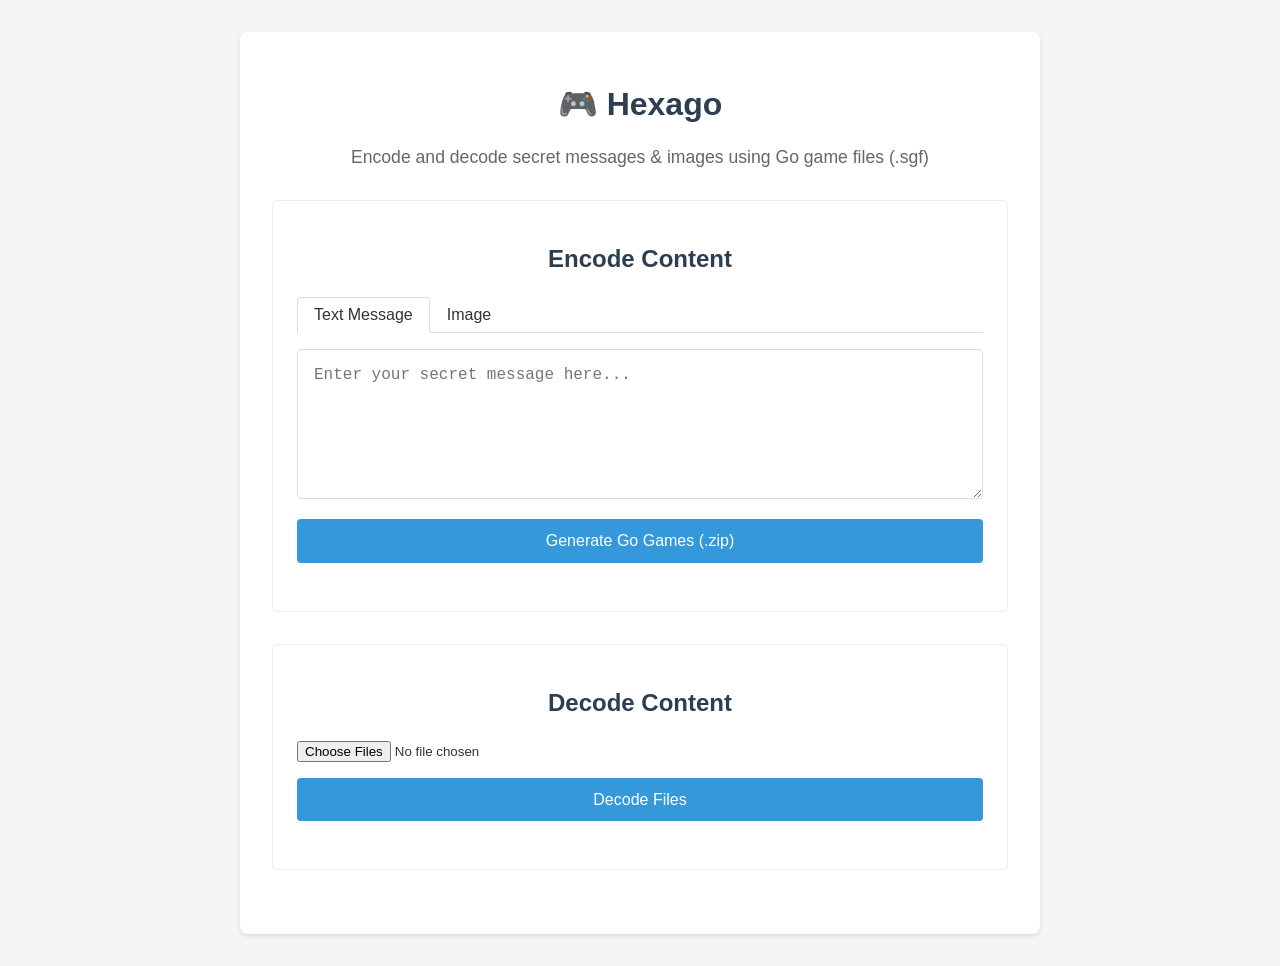
==== templates/index.html @ 57a7dae7 "Fix SGF validity, capacity, file ordering and security issues - Generate well-formed SGF: the header" ====
<!DOCTYPE html>
<html lang="en">
<head>
    <meta charset="UTF-8">
    <meta name="viewport" content="width=device-width, initial-scale=1.0">
    <title>Hexago - Secret Message & Image Encoder/Decoder</title>
    <style>
        body {
            font-family: -apple-system, BlinkMacSystemFont, 'Segoe UI', Roboto, sans-serif;
            max-width: 800px;
            margin: 0 auto;
            padding: 2rem;
            background: #f5f5f5;
            color: #333;
        }

        .container {
            background: white;
            padding: 2rem;
            border-radius: 8px;
            box-shadow: 0 2px 4px rgba(0,0,0,0.1);
        }

        h1, h2 {
            color: #2c3e50;
            margin-bottom: 1.5rem;
            text-align: center;
        }

        .description {
            color: #666;
            margin-bottom: 2rem;
            text-align: center;
            font-size: 1.1rem;
        }

        .section {
            margin-bottom: 2rem;
            padding: 1.5rem;
            border: 1px solid #eee;
            border-radius: 4px;
        }

        .input-group {
            margin-bottom: 1.5rem;
        }

        textarea {
            width: 100%;
            min-height: 150px;
            padding: 1rem;
            border: 1px solid #ddd;
            border-radius: 4px;
            font-size: 1rem;
            margin-bottom: 1rem;
            box-sizing: border-box;
        }

        .file-input {
            margin-bottom: 1rem;
        }

        button {
            background: #3498db;
            color: white;
            border: none;
            padding: 0.8rem 2rem;
            font-size: 1rem;
            border-radius: 4px;
            cursor: pointer;
            width: 100%;
            transition: background 0.2s;
        }

        button:hover {
            background: #2980b9;
        }

        button:disabled {
            background: #bdc3c7;
            cursor: not-allowed;
        }

        #status, #decoded-message {
            margin-top: 1rem;
            text-align: center;
            color: #666;
        }

        .error {
            color: #e74c3c;
        }

        .success {
            color: #27ae60;
        }

        .decoded-text {
            padding: 1rem;
            background: #f8f9fa;
            border-radius: 4px;
            margin-top: 1rem;
            white-space: pre-wrap;
            word-break: break-word;
        }

        .tabs {
            display: flex;
            margin-bottom: 1rem;
            border-bottom: 1px solid #ddd;
        }
        
        .tab {
            padding: 0.5rem 1rem;
            cursor: pointer;
            border: 1px solid transparent;
            margin-bottom: -1px;
        }
        
        .tab.active {
            border: 1px solid #ddd;
            border-bottom-color: white;
            background: white;
            border-radius: 4px 4px 0 0;
        }
        
        .tab-content {
            display: none;
        }
        
        .tab-content.active {
            display: block;
        }
        
        .image-preview {
            max-width: 100%;
            max-height: 300px;
            margin: 1rem 0;
            border-radius: 4px;
            display: none;
        }
        
        .decoded-image {
            max-width: 100%;
            max-height: 300px;
            margin: 1rem 0;
            border-radius: 4px;
        }
        
        .file-input {
            margin: 1rem 0;
        }
        
        .warning {
            color: #e67e22;
            font-size: 0.9rem;
            margin-top: 0.5rem;
        }
    </style>
</head>
<body>
    <div class="container">
        <h1>🎮 Hexago</h1>
        <p class="description">
            Encode and decode secret messages & images using Go game files (.sgf)
        </p>
        
        <div class="section">
            <h2>Encode Content</h2>
            <div class="tabs">
                <div class="tab active" onclick="switchTab('text')">Text Message</div>
                <div class="tab" onclick="switchTab('image')">Image</div>
            </div>
            
            <div id="text-content" class="tab-content active">
                <div class="input-group">
                    <textarea id="message" placeholder="Enter your secret message here..."></textarea>
                    <button onclick="generateGames('text')">Generate Go Games (.zip)</button>
                </div>
            </div>
            
            <div id="image-content" class="tab-content">
                <div class="input-group">
                    <input type="file" id="image-input" accept="image/*" onchange="previewImage(event)">
                    <img id="image-preview" class="image-preview">
                    <p class="warning">Note: Images will be resized to max 64x64 pixels to fit in Go games</p>
                    <button onclick="generateGames('image')">Generate Go Games (.zip)</button>
                </div>
            </div>
            
            <div id="status"></div>
        </div>

        <div class="section">
            <h2>Decode Content</h2>
            <div class="input-group">
                <div class="file-input">
                    <input type="file" id="sgf-files" accept=".sgf" multiple>
                </div>
                <button onclick="decodeFiles()">Decode Files</button>
            </div>
            <div id="decoded-content"></div>
        </div>
    </div>

    <script>
        function switchTab(tab) {
            document.querySelectorAll('.tab').forEach(t => t.classList.remove('active'));
            document.querySelectorAll('.tab-content').forEach(c => c.classList.remove('active'));
            
            document.querySelector(`.tab:nth-child(${tab === 'text' ? '1' : '2'}`).classList.add('active');
            document.getElementById(`${tab}-content`).classList.add('active');
        }
        
        function previewImage(event) {
            const preview = document.getElementById('image-preview');
            const file = event.target.files[0];
            
            if (file) {
                const reader = new FileReader();
                reader.onload = function(e) {
                    preview.src = e.target.result;
                    preview.style.display = 'block';
                }
                reader.readAsDataURL(file);
            }
        }
        
        async function generateGames(type) {
            const status = document.getElementById('status');
            
            try {
                let response;
                
                if (type === 'text') {
                    const message = document.getElementById('message').value.trim();
                    if (!message) {
                        throw new Error('Please enter a message first.');
                    }
                    
                    response = await fetch('/encode', {
                        method: 'POST',
                        headers: {
                            'Content-Type': 'application/json',
                        },
                        body: JSON.stringify({ message })
                    });
                } else {
                    const imageInput = document.getElementById('image-input');
                    if (!imageInput.files.length) {
                        throw new Error('Please select an image first.');
                    }
                    
                    const formData = new FormData();
                    formData.append('image', imageInput.files[0]);
                    
                    response = await fetch('/encode', {
                        method: 'POST',
                        body: formData
                    });
                }
                
                if (!response.ok) {
                    const errorData = await response.json();
                    throw new Error(errorData.error || 'Failed to generate games');
                }
                
                const blob = await response.blob();
                downloadBlob(blob);
                
                status.textContent = 'Content encoded successfully!';
                status.className = 'success';
            } catch (error) {
                status.textContent = error.message;
                status.className = 'error';
                console.error('Error:', error);
            }
        }
        
        function downloadBlob(blob) {
            const url = window.URL.createObjectURL(blob);
            const a = document.createElement('a');
            a.href = url;
            a.download = 'hexago_games.zip';
            document.body.appendChild(a);
            a.click();
            window.URL.revokeObjectURL(url);
            document.body.removeChild(a);
        }
        
        async function decodeFiles() {
            const fileInput = document.getElementById('sgf-files');
            const decodedContent = document.getElementById('decoded-content');
            
            if (!fileInput.files.length) {
                decodedContent.textContent = 'Please select one or more .sgf files.';
                decodedContent.className = 'error';
                return;
            }
            
            try {
                decodedContent.textContent = 'Decoding files...';
                decodedContent.className = '';
                
                const formData = new FormData();
                for (const file of fileInput.files) {
                    formData.append('file', file);
                }
                
                const response = await fetch('/decode', {
                    method: 'POST',
                    body: formData
                });
                
                const result = await response.json();
                
                if (!response.ok) {
                    throw new Error(result.error || 'Failed to decode files');
                }
                
                if (result.type === 'image') {
                    decodedContent.innerHTML = `
                        <strong>Decoded Image:</strong><br>
                        <img src="data:image/png;base64,${result.data}" class="decoded-image">
                    `;
                    decodedContent.className = 'success';
                } else {
                    // Decoded text comes from uploaded files, so never treat it as HTML
                    const heading = document.createElement('strong');
                    heading.textContent = 'Decoded Message:';
                    const text = document.createElement('div');
                    text.className = 'decoded-text';
                    text.textContent = result.message;
                    decodedContent.replaceChildren(heading, text);
                    decodedContent.className = 'success';
                }
            } catch (error) {
                decodedContent.textContent = error.message || 'Error decoding files. Please try again.';
                decodedContent.className = 'error';
                console.error('Error:', error);
            }
        }
    </script>
</body>
</html>
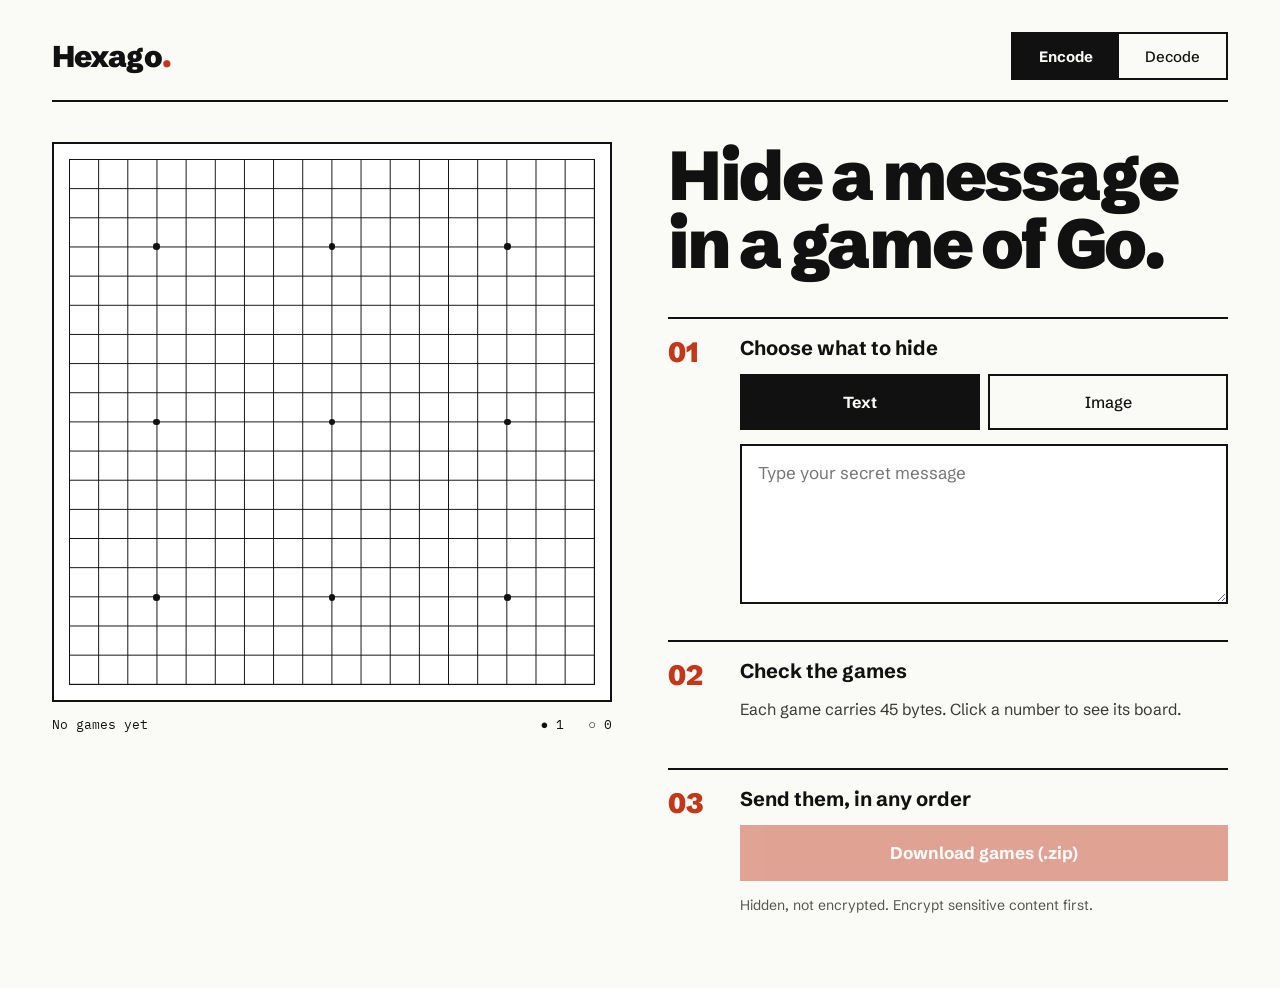
==== commit cc77cd1d: "Redesign the page and store short messages uncompressed - Rebuild the page in the Swiss direction fr" ====
--- a/templates/index.html
+++ b/templates/index.html
@@ -3,343 +3,685 @@
 <head>
     <meta charset="UTF-8">
     <meta name="viewport" content="width=device-width, initial-scale=1.0">
-    <title>Hexago - Secret Message & Image Encoder/Decoder</title>
+    <title>Hexago</title>
+    <link rel="preconnect" href="https://fonts.googleapis.com">
+    <link rel="preconnect" href="https://fonts.gstatic.com" crossorigin>
+    <link href="https://fonts.googleapis.com/css2?family=Schibsted+Grotesk:wght@400;500;700;900&family=IBM+Plex+Mono:wght@400;500&display=swap" rel="stylesheet">
     <style>
+        :root {
+            --ink: #111111;
+            --paper: #FAFAF7;
+            --board: #FFFFFF;
+            --muted: #55544E;
+            --soft: #3A3934;
+            --well: #E8E7E1;
+            --accent: #C2381A;
+            --sans: 'Schibsted Grotesk', 'Helvetica Neue', Helvetica, Arial, sans-serif;
+            --mono: 'IBM Plex Mono', ui-monospace, Menlo, monospace;
+        }
+
+        * { box-sizing: border-box; }
+
         body {
-            font-family: -apple-system, BlinkMacSystemFont, 'Segoe UI', Roboto, sans-serif;
-            max-width: 800px;
+            margin: 0;
+            background: var(--paper);
+            color: var(--ink);
+            font-family: var(--sans);
+        }
+
+        button { font-family: var(--sans); cursor: pointer; }
+        button:disabled { cursor: not-allowed; opacity: 0.45; }
+        button:focus-visible, textarea:focus, .drop:focus-within, .file-pick:focus-within {
+            outline: 3px solid var(--accent);
+            outline-offset: 2px;
+        }
+
+        .visually-hidden {
+            position: absolute;
+            width: 1px;
+            height: 1px;
+            overflow: hidden;
+            clip: rect(0 0 0 0);
+            white-space: nowrap;
+        }
+
+        .page {
+            max-width: 1240px;
             margin: 0 auto;
-            padding: 2rem;
-            background: #f5f5f5;
-            color: #333;
-        }
-
-        .container {
-            background: white;
-            padding: 2rem;
-            border-radius: 8px;
-            box-shadow: 0 2px 4px rgba(0,0,0,0.1);
-        }
-
-        h1, h2 {
-            color: #2c3e50;
-            margin-bottom: 1.5rem;
-            text-align: center;
-        }
-
-        .description {
-            color: #666;
-            margin-bottom: 2rem;
-            text-align: center;
-            font-size: 1.1rem;
-        }
-
-        .section {
-            margin-bottom: 2rem;
-            padding: 1.5rem;
-            border: 1px solid #eee;
-            border-radius: 4px;
-        }
-
-        .input-group {
-            margin-bottom: 1.5rem;
-        }
+            padding: 32px 32px 72px;
+            display: flex;
+            flex-direction: column;
+            gap: 40px;
+        }
+
+        header {
+            display: flex;
+            justify-content: space-between;
+            align-items: center;
+            gap: 20px;
+            flex-wrap: wrap;
+            border-bottom: 2px solid var(--ink);
+            padding-bottom: 20px;
+        }
+
+        .wordmark { font-weight: 900; font-size: 30px; letter-spacing: -0.03em; }
+        .wordmark span { color: var(--accent); }
+
+        .segmented { display: flex; border: 2px solid var(--ink); }
+        .segmented button {
+            min-height: 44px;
+            padding: 0 26px;
+            border: 0;
+            background: transparent;
+            color: var(--ink);
+            font-size: 15px;
+            font-weight: 500;
+        }
+        .segmented button[aria-selected="true"] {
+            background: var(--ink);
+            color: var(--paper);
+            font-weight: 700;
+        }
+
+        .columns {
+            display: grid;
+            grid-template-columns: repeat(auto-fit, minmax(min(520px, 100%), 1fr));
+            gap: 56px;
+            align-items: start;
+        }
+
+        h1 {
+            margin: 0;
+            font-weight: 900;
+            font-size: clamp(40px, 5.4vw, 72px);
+            line-height: 0.98;
+            letter-spacing: -0.035em;
+            text-wrap: balance;
+        }
+
+        /* Board */
+        figure { margin: 0; display: flex; flex-direction: column; gap: 14px; }
+
+        .board {
+            position: relative;
+            aspect-ratio: 1 / 1;
+            width: 100%;
+            background: var(--board);
+            border: 2px solid var(--ink);
+        }
+        .lines {
+            position: absolute;
+            inset: calc(100% / 38);
+            border-right: 1px solid var(--ink);
+            border-bottom: 1px solid var(--ink);
+            background-image:
+                linear-gradient(var(--ink) 1px, transparent 1px),
+                linear-gradient(90deg, var(--ink) 1px, transparent 1px);
+            background-size: calc(100% / 18) calc(100% / 18);
+        }
+        .stones {
+            position: absolute;
+            inset: 0;
+            display: grid;
+            grid-template-columns: repeat(19, minmax(0, 1fr));
+            grid-template-rows: repeat(19, minmax(0, 1fr));
+        }
+        .pt { display: flex; align-items: center; justify-content: center; }
+        .pt::after { content: ''; border-radius: 50%; }
+        .pt.b::after { width: 84%; height: 84%; background: var(--ink); }
+        .pt.w::after { width: 84%; height: 84%; background: var(--board); border: 1.5px solid var(--ink); box-sizing: border-box; }
+        .pt.h::after { width: 22%; height: 22%; background: var(--ink); }
+
+        .caption {
+            display: flex;
+            justify-content: space-between;
+            gap: 12px;
+            flex-wrap: wrap;
+            font-family: var(--mono);
+            font-size: 13px;
+        }
+
+        .game-picker {
+            display: grid;
+            grid-template-columns: repeat(auto-fill, minmax(48px, 1fr));
+            gap: 6px;
+            list-style: none;
+            margin: 0;
+            padding: 0;
+        }
+        .game-picker button {
+            width: 100%;
+            min-height: 44px;
+            border: 2px solid var(--ink);
+            background: transparent;
+            color: var(--ink);
+            font: 500 13px var(--mono);
+        }
+        .game-picker button[aria-current="true"] { background: var(--ink); color: var(--paper); }
+
+        /* Steps */
+        .side { display: flex; flex-direction: column; gap: 40px; }
+        .steps { list-style: none; margin: 0; padding: 0; display: flex; flex-direction: column; gap: 32px; }
+        .steps > li {
+            display: grid;
+            grid-template-columns: 56px minmax(0, 1fr);
+            gap: 16px;
+            border-top: 2px solid var(--ink);
+            padding-top: 16px;
+        }
+        .step-num { font-weight: 900; font-size: 28px; color: var(--accent); }
+        .step-body { display: flex; flex-direction: column; gap: 14px; }
+        .step-body h2 { margin: 0; font-size: 20px; font-weight: 700; }
+        .step-body p { margin: 0; font-size: 16px; line-height: 1.55; color: var(--soft); }
+        .step-body .note { font-size: 14px; color: var(--muted); }
+
+        .kind-toggle { display: grid; grid-template-columns: repeat(2, minmax(0, 1fr)); gap: 8px; }
+        .kind-toggle button {
+            min-height: 56px;
+            border: 2px solid var(--ink);
+            background: transparent;
+            color: var(--ink);
+            font-size: 16px;
+            font-weight: 500;
+        }
+        .kind-toggle button[aria-pressed="true"] { background: var(--ink); color: var(--paper); font-weight: 700; }
 
         textarea {
             width: 100%;
-            min-height: 150px;
-            padding: 1rem;
-            border: 1px solid #ddd;
-            border-radius: 4px;
-            font-size: 1rem;
-            margin-bottom: 1rem;
-            box-sizing: border-box;
-        }
-
-        .file-input {
-            margin-bottom: 1rem;
-        }
-
-        button {
-            background: #3498db;
-            color: white;
-            border: none;
-            padding: 0.8rem 2rem;
-            font-size: 1rem;
-            border-radius: 4px;
+            resize: vertical;
+            padding: 14px 16px;
+            border: 2px solid var(--ink);
+            border-radius: 0;
+            background: var(--board);
+            color: var(--ink);
+            font: 400 17px/1.5 var(--sans);
+        }
+
+        .file-pick { display: flex; align-items: center; gap: 16px; cursor: pointer; }
+        .thumb {
+            width: 64px;
+            height: 64px;
+            flex: none;
+            background: var(--well);
+            display: flex;
+            align-items: center;
+            justify-content: center;
+            font: 400 11px var(--mono);
+            overflow: hidden;
+        }
+        .thumb img { width: 100%; height: 100%; object-fit: cover; }
+        .file-pick-text { display: flex; flex-direction: column; gap: 2px; }
+        .file-pick-text strong { font-weight: 700; }
+        .file-pick-text span { font-size: 14px; color: var(--muted); }
+
+        .stats { font-family: var(--mono); font-size: 14px; color: var(--ink); }
+
+        .primary {
+            min-height: 56px;
+            border: 0;
+            background: var(--accent);
+            color: #FFFFFF;
+            font-size: 17px;
+            font-weight: 700;
+        }
+        .secondary {
+            min-height: 48px;
+            padding: 0 24px;
+            border: 0;
+            background: var(--ink);
+            color: var(--paper);
+            font-size: 15px;
+            font-weight: 700;
+            text-decoration: none;
+            display: inline-flex;
+            align-items: center;
+        }
+
+        .error { margin: 0; color: var(--accent); font-weight: 500; }
+        .error:empty { display: none; }
+
+        /* Decode */
+        .drop {
+            display: flex;
+            flex-direction: column;
+            gap: 10px;
+            padding: 48px 28px;
+            border: 2px dashed var(--ink);
             cursor: pointer;
+        }
+        .drop.dragging { background: var(--well); }
+        .drop strong { font-size: 20px; }
+        .drop span { font-size: 15px; color: var(--soft); }
+
+        .result { display: flex; flex-direction: column; gap: 16px; max-width: 480px; width: 100%; }
+        .result-box {
+            aspect-ratio: 1 / 1;
             width: 100%;
-            transition: background 0.2s;
-        }
-
-        button:hover {
-            background: #2980b9;
-        }
-
-        button:disabled {
-            background: #bdc3c7;
-            cursor: not-allowed;
-        }
-
-        #status, #decoded-message {
-            margin-top: 1rem;
+            background: var(--well);
+            border: 2px solid var(--ink);
+            display: flex;
+            align-items: center;
+            justify-content: center;
             text-align: center;
-            color: #666;
-        }
-
-        .error {
-            color: #e74c3c;
-        }
-
-        .success {
-            color: #27ae60;
-        }
-
-        .decoded-text {
-            padding: 1rem;
-            background: #f8f9fa;
-            border-radius: 4px;
-            margin-top: 1rem;
+            padding: 24px;
+            font: 400 14px var(--mono);
+            color: var(--soft);
+        }
+        .result-box img { width: 100%; height: 100%; object-fit: contain; image-rendering: pixelated; }
+        .result-box.has-text {
+            aspect-ratio: auto;
+            min-height: 200px;
+            align-items: flex-start;
+            justify-content: flex-start;
+            text-align: left;
+            background: var(--board);
+            font: 500 22px/1.45 var(--sans);
+            color: var(--ink);
             white-space: pre-wrap;
-            word-break: break-word;
-        }
-
-        .tabs {
-            display: flex;
-            margin-bottom: 1rem;
-            border-bottom: 1px solid #ddd;
-        }
-        
-        .tab {
-            padding: 0.5rem 1rem;
-            cursor: pointer;
-            border: 1px solid transparent;
-            margin-bottom: -1px;
-        }
-        
-        .tab.active {
-            border: 1px solid #ddd;
-            border-bottom-color: white;
-            background: white;
-            border-radius: 4px 4px 0 0;
-        }
-        
-        .tab-content {
-            display: none;
-        }
-        
-        .tab-content.active {
-            display: block;
-        }
-        
-        .image-preview {
-            max-width: 100%;
-            max-height: 300px;
-            margin: 1rem 0;
-            border-radius: 4px;
-            display: none;
-        }
-        
-        .decoded-image {
-            max-width: 100%;
-            max-height: 300px;
-            margin: 1rem 0;
-            border-radius: 4px;
-        }
-        
-        .file-input {
-            margin: 1rem 0;
-        }
-        
-        .warning {
-            color: #e67e22;
-            font-size: 0.9rem;
-            margin-top: 0.5rem;
+            overflow-wrap: anywhere;
+        }
+        .result-bar { display: flex; justify-content: space-between; align-items: center; gap: 16px; flex-wrap: wrap; }
+
+        [hidden] { display: none !important; }
+
+        @media (max-width: 600px) {
+            .page { padding: 20px 16px 56px; gap: 28px; }
+            .columns { gap: 36px; }
         }
     </style>
 </head>
 <body>
-    <div class="container">
-        <h1>🎮 Hexago</h1>
-        <p class="description">
-            Encode and decode secret messages & images using Go game files (.sgf)
-        </p>
-        
-        <div class="section">
-            <h2>Encode Content</h2>
-            <div class="tabs">
-                <div class="tab active" onclick="switchTab('text')">Text Message</div>
-                <div class="tab" onclick="switchTab('image')">Image</div>
+    <div class="page">
+        <header>
+            <span class="wordmark">Hexago<span>.</span></span>
+            <div class="segmented" role="tablist" aria-label="Mode">
+                <button role="tab" id="tab-encode" aria-selected="true" aria-controls="view-encode">Encode</button>
+                <button role="tab" id="tab-decode" aria-selected="false" aria-controls="view-decode">Decode</button>
             </div>
-            
-            <div id="text-content" class="tab-content active">
-                <div class="input-group">
-                    <textarea id="message" placeholder="Enter your secret message here..."></textarea>
-                    <button onclick="generateGames('text')">Generate Go Games (.zip)</button>
+        </header>
+
+        <main>
+            <section id="view-encode" role="tabpanel" aria-labelledby="tab-encode" class="columns">
+                <figure>
+                    <div class="board" role="img" id="board" aria-label="Empty Go board">
+                        <div class="lines"></div>
+                        <div class="stones" id="stones"></div>
+                    </div>
+                    <figcaption class="caption">
+                        <span id="board-caption">No games yet</span>
+                        <span>● 1 &nbsp; ○ 0</span>
+                    </figcaption>
+                    <ul class="game-picker" id="game-picker" aria-label="Games"></ul>
+                </figure>
+
+                <div class="side">
+                    <h1 id="headline">Hide a message in a game of Go.</h1>
+
+                    <ol class="steps">
+                        <li>
+                            <span class="step-num" aria-hidden="true">01</span>
+                            <div class="step-body">
+                                <h2>Choose what to hide</h2>
+                                <div class="kind-toggle">
+                                    <button id="kind-text" aria-pressed="true">Text</button>
+                                    <button id="kind-image" aria-pressed="false">Image</button>
+                                </div>
+                                <div id="text-input">
+                                    <label for="message" class="visually-hidden">Secret message</label>
+                                    <textarea id="message" rows="5" placeholder="Type your secret message"></textarea>
+                                </div>
+                                <label class="file-pick" id="image-input" hidden>
+                                    <span class="thumb" id="thumb">[img]</span>
+                                    <span class="file-pick-text">
+                                        <strong id="image-name">Choose an image</strong>
+                                        <span>PNG, JPG or GIF · shrunk to fit 64 × 64 px</span>
+                                    </span>
+                                    <input type="file" id="image" accept=".png,.jpg,.jpeg,.gif" class="visually-hidden">
+                                </label>
+                                <p class="error" id="encode-error" role="alert"></p>
+                            </div>
+                        </li>
+                        <li>
+                            <span class="step-num" aria-hidden="true">02</span>
+                            <div class="step-body">
+                                <h2>Check the games</h2>
+                                <p>Each game carries 45 bytes. Click a number to see its board.</p>
+                                <span class="stats" id="stats" aria-live="polite"></span>
+                            </div>
+                        </li>
+                        <li>
+                            <span class="step-num" aria-hidden="true">03</span>
+                            <div class="step-body">
+                                <h2>Send them, in any order</h2>
+                                <button class="primary" id="download" disabled>Download games (.zip)</button>
+                                <p class="note">Hidden, not encrypted. Encrypt sensitive content first.</p>
+                            </div>
+                        </li>
+                    </ol>
                 </div>
-            </div>
-            
-            <div id="image-content" class="tab-content">
-                <div class="input-group">
-                    <input type="file" id="image-input" accept="image/*" onchange="previewImage(event)">
-                    <img id="image-preview" class="image-preview">
-                    <p class="warning">Note: Images will be resized to max 64x64 pixels to fit in Go games</p>
-                    <button onclick="generateGames('image')">Generate Go Games (.zip)</button>
+            </section>
+
+            <section id="view-decode" role="tabpanel" aria-labelledby="tab-decode" class="columns" hidden>
+                <div class="side" style="gap: 28px">
+                    <h1>Read the games back.</h1>
+                    <label class="drop" id="drop">
+                        <strong>Drop .sgf files</strong>
+                        <span>All of them, in any order.</span>
+                        <input type="file" id="sgf-files" accept=".sgf" multiple class="visually-hidden">
+                    </label>
+                    <p class="stats" id="decode-status" aria-live="polite"></p>
+                    <p class="error" id="decode-error" role="alert"></p>
                 </div>
-            </div>
-            
-            <div id="status"></div>
-        </div>
-
-        <div class="section">
-            <h2>Decode Content</h2>
-            <div class="input-group">
-                <div class="file-input">
-                    <input type="file" id="sgf-files" accept=".sgf" multiple>
+                <div class="result">
+                    <div class="result-box" id="result-box">Decoded content appears here</div>
+                    <div class="result-bar" id="result-bar" hidden>
+                        <span class="stats" id="result-meta"></span>
+                        <a class="secondary" id="save-image" download="hexago_image.png" hidden>Save PNG</a>
+                    </div>
                 </div>
-                <button onclick="decodeFiles()">Decode Files</button>
-            </div>
-            <div id="decoded-content"></div>
-        </div>
+            </section>
+        </main>
     </div>
 
     <script>
-        function switchTab(tab) {
-            document.querySelectorAll('.tab').forEach(t => t.classList.remove('active'));
-            document.querySelectorAll('.tab-content').forEach(c => c.classList.remove('active'));
-            
-            document.querySelector(`.tab:nth-child(${tab === 'text' ? '1' : '2'}`).classList.add('active');
-            document.getElementById(`${tab}-content`).classList.add('active');
-        }
-        
-        function previewImage(event) {
-            const preview = document.getElementById('image-preview');
+        const BOARD_SIZE = 19;
+        const HOSHI = new Set([60, 66, 72, 174, 180, 186, 288, 294, 300]);
+        const NUMBER_WORDS = ['zero', 'one', 'two', 'three', 'four', 'five', 'six', 'seven', 'eight',
+            'nine', 'ten', 'eleven', 'twelve', 'thirteen', 'fourteen', 'fifteen', 'sixteen',
+            'seventeen', 'eighteen', 'nineteen', 'twenty'];
+
+        const $ = (id) => document.getElementById(id);
+
+        const state = {
+            kind: 'text',
+            games: [],
+            current: 0,
+            imageFile: null,
+            requestId: 0,
+        };
+
+        // ---- Mode tabs ----
+
+        function setMode(mode) {
+            const encode = mode === 'encode';
+            $('tab-encode').setAttribute('aria-selected', String(encode));
+            $('tab-decode').setAttribute('aria-selected', String(!encode));
+            $('view-encode').hidden = !encode;
+            $('view-decode').hidden = encode;
+        }
+
+        $('tab-encode').addEventListener('click', () => setMode('encode'));
+        $('tab-decode').addEventListener('click', () => setMode('decode'));
+
+        // ---- Board ----
+
+        const points = [];
+        for (let i = 0; i < BOARD_SIZE * BOARD_SIZE; i++) {
+            const point = document.createElement('div');
+            point.className = 'pt';
+            $('stones').appendChild(point);
+            points.push(point);
+        }
+
+        function drawBoard(sgf) {
+            const cells = new Array(BOARD_SIZE * BOARD_SIZE).fill('');
+            let stones = 0;
+            if (sgf) {
+                for (const [, color, x, y] of sgf.matchAll(/;([BW])\[([a-s])([a-s])\]/g)) {
+                    const index = (y.charCodeAt(0) - 97) * BOARD_SIZE + (x.charCodeAt(0) - 97);
+                    cells[index] = color === 'B' ? 'b' : 'w';
+                    stones++;
+                }
+            }
+            cells.forEach((cell, i) => {
+                points[i].className = 'pt ' + (cell || (HOSHI.has(i) ? 'h' : ''));
+            });
+            return stones;
+        }
+
+        function gameLabel(index) {
+            const width = String(state.games.length).length;
+            return String(index + 1).padStart(width, '0');
+        }
+
+        function showGame(index) {
+            state.current = index;
+            const stones = drawBoard(state.games[index]);
+            const label = `game_${gameLabel(index)}.sgf`;
+            $('board-caption').textContent = `${label} — ${stones} stones`;
+            $('board').setAttribute('aria-label', `Board for game ${index + 1} of ${state.games.length}, ${stones} stones`);
+            document.querySelectorAll('#game-picker button').forEach((button, i) => {
+                button.setAttribute('aria-current', String(i === index));
+            });
+        }
+
+        function renderGames() {
+            const picker = $('game-picker');
+            picker.replaceChildren();
+            const count = state.games.length;
+
+            if (!count) {
+                drawBoard('');
+                $('board-caption').textContent = 'No games yet';
+                $('board').setAttribute('aria-label', 'Empty Go board');
+                $('headline').textContent = 'Hide a message in a game of Go.';
+                $('stats').textContent = '';
+                $('download').disabled = true;
+                $('download').textContent = 'Download games (.zip)';
+                return;
+            }
+
+            if (count > 1) {
+                state.games.forEach((_, i) => {
+                    const item = document.createElement('li');
+                    const button = document.createElement('button');
+                    button.textContent = gameLabel(i);
+                    button.setAttribute('aria-label', `Show game ${i + 1}`);
+                    button.addEventListener('click', () => showGame(i));
+                    item.appendChild(button);
+                    picker.appendChild(item);
+                });
+            }
+            showGame(Math.min(state.current, count - 1));
+
+            const noun = state.kind === 'text' ? 'message' : 'image';
+            const words = count <= 20 ? NUMBER_WORDS[count] : String(count);
+            $('headline').textContent = `Your ${noun}, as ${words} ${count === 1 ? 'game' : 'games'} of Go.`;
+            $('download').disabled = false;
+            $('download').textContent = `Download ${count} ${count === 1 ? 'game' : 'games'} (.zip)`;
+        }
+
+        // ---- Encoding ----
+
+        function encodeRequestInit() {
+            if (state.kind === 'text') {
+                const message = $('message').value;
+                if (!message) return null;
+                return {
+                    method: 'POST',
+                    headers: { 'Content-Type': 'application/json' },
+                    body: JSON.stringify({ message }),
+                };
+            }
+            if (!state.imageFile) return null;
+            const formData = new FormData();
+            formData.append('image', state.imageFile);
+            return { method: 'POST', body: formData };
+        }
+
+        async function refreshPreview() {
+            const requestId = ++state.requestId;
+            const init = encodeRequestInit();
+            $('encode-error').textContent = '';
+
+            if (!init) {
+                state.games = [];
+                renderGames();
+                return;
+            }
+
+            try {
+                const response = await fetch('/preview', init);
+                const result = await response.json();
+                // Ignore responses that arrive after a newer edit
+                if (requestId !== state.requestId) return;
+                if (!response.ok) throw new Error(result.error || 'Could not encode this content.');
+
+                state.games = result.games;
+                renderGames();
+                $('stats').textContent = `${result.payload_bytes} bytes · ${result.games.length} ${result.games.length === 1 ? 'game' : 'games'}`;
+            } catch (error) {
+                if (requestId !== state.requestId) return;
+                state.games = [];
+                renderGames();
+                $('encode-error').textContent = error.message;
+            }
+        }
+
+        let previewTimer;
+        function schedulePreview() {
+            clearTimeout(previewTimer);
+            previewTimer = setTimeout(refreshPreview, 250);
+        }
+
+        function setKind(kind) {
+            state.kind = kind;
+            state.current = 0;
+            $('kind-text').setAttribute('aria-pressed', String(kind === 'text'));
+            $('kind-image').setAttribute('aria-pressed', String(kind === 'image'));
+            $('text-input').hidden = kind !== 'text';
+            $('image-input').hidden = kind !== 'image';
+            refreshPreview();
+        }
+
+        $('kind-text').addEventListener('click', () => setKind('text'));
+        $('kind-image').addEventListener('click', () => setKind('image'));
+        $('message').addEventListener('input', () => {
+            state.current = 0;
+            schedulePreview();
+        });
+
+        $('image').addEventListener('change', (event) => {
             const file = event.target.files[0];
-            
-            if (file) {
-                const reader = new FileReader();
-                reader.onload = function(e) {
-                    preview.src = e.target.result;
-                    preview.style.display = 'block';
+            if (!file) return;
+            state.imageFile = file;
+            state.current = 0;
+            $('image-name').textContent = file.name;
+            const thumb = document.createElement('img');
+            thumb.alt = '';
+            thumb.src = URL.createObjectURL(file);
+            $('thumb').replaceChildren(thumb);
+            refreshPreview();
+        });
+
+        $('download').addEventListener('click', async () => {
+            const init = encodeRequestInit();
+            if (!init) return;
+            $('encode-error').textContent = '';
+            try {
+                const response = await fetch('/encode', init);
+                if (!response.ok) {
+                    const result = await response.json();
+                    throw new Error(result.error || 'Could not encode this content.');
                 }
-                reader.readAsDataURL(file);
-            }
-        }
-        
-        async function generateGames(type) {
-            const status = document.getElementById('status');
-            
+                const url = URL.createObjectURL(await response.blob());
+                const link = document.createElement('a');
+                link.href = url;
+                link.download = 'hexago_games.zip';
+                document.body.appendChild(link);
+                link.click();
+                link.remove();
+                URL.revokeObjectURL(url);
+            } catch (error) {
+                $('encode-error').textContent = error.message;
+            }
+        });
+
+        // ---- Decoding ----
+
+        function resetResult() {
+            const box = $('result-box');
+            box.className = 'result-box';
+            box.textContent = 'Decoded content appears here';
+            $('result-bar').hidden = true;
+            $('save-image').hidden = true;
+        }
+
+        async function describeFiles(files) {
+            const positions = new Set();
+            let total = null;
+            for (const file of files) {
+                const match = (await file.text()).match(/GN\[hexago (\d+)\/(\d+)\]/);
+                if (match) {
+                    positions.add(match[1]);
+                    total = Number(match[2]);
+                }
+            }
+            if (total === null) return `${files.length} ${files.length === 1 ? 'file' : 'files'}`;
+            const complete = positions.size === total ? 'complete' : `${total - positions.size} missing`;
+            return `${positions.size} of ${total} games · ${complete}`;
+        }
+
+        async function decodeFiles(fileList) {
+            const files = Array.from(fileList).filter((file) => file.name.toLowerCase().endsWith('.sgf'));
+            $('decode-error').textContent = '';
+            resetResult();
+
+            if (!files.length) {
+                $('decode-status').textContent = '';
+                $('decode-error').textContent = 'Choose one or more .sgf files.';
+                return;
+            }
+
+            $('decode-status').textContent = await describeFiles(files);
+
+            const formData = new FormData();
+            files.forEach((file) => formData.append('file', file));
+
             try {
-                let response;
-                
-                if (type === 'text') {
-                    const message = document.getElementById('message').value.trim();
-                    if (!message) {
-                        throw new Error('Please enter a message first.');
-                    }
-                    
-                    response = await fetch('/encode', {
-                        method: 'POST',
-                        headers: {
-                            'Content-Type': 'application/json',
-                        },
-                        body: JSON.stringify({ message })
+                const response = await fetch('/decode', { method: 'POST', body: formData });
+                const result = await response.json();
+                if (!response.ok) throw new Error(result.error || 'Could not decode these files.');
+
+                const box = $('result-box');
+                if (result.type === 'image') {
+                    const src = `data:image/png;base64,${result.data}`;
+                    const img = document.createElement('img');
+                    img.alt = 'Decoded image';
+                    img.src = src;
+                    img.addEventListener('load', () => {
+                        $('result-meta').textContent = `${img.naturalWidth} × ${img.naturalHeight} px`;
                     });
-                } else {
-                    const imageInput = document.getElementById('image-input');
-                    if (!imageInput.files.length) {
-                        throw new Error('Please select an image first.');
-                    }
-                    
-                    const formData = new FormData();
-                    formData.append('image', imageInput.files[0]);
-                    
-                    response = await fetch('/encode', {
-                        method: 'POST',
-                        body: formData
-                    });
-                }
-                
-                if (!response.ok) {
-                    const errorData = await response.json();
-                    throw new Error(errorData.error || 'Failed to generate games');
-                }
-                
-                const blob = await response.blob();
-                downloadBlob(blob);
-                
-                status.textContent = 'Content encoded successfully!';
-                status.className = 'success';
-            } catch (error) {
-                status.textContent = error.message;
-                status.className = 'error';
-                console.error('Error:', error);
-            }
-        }
-        
-        function downloadBlob(blob) {
-            const url = window.URL.createObjectURL(blob);
-            const a = document.createElement('a');
-            a.href = url;
-            a.download = 'hexago_games.zip';
-            document.body.appendChild(a);
-            a.click();
-            window.URL.revokeObjectURL(url);
-            document.body.removeChild(a);
-        }
-        
-        async function decodeFiles() {
-            const fileInput = document.getElementById('sgf-files');
-            const decodedContent = document.getElementById('decoded-content');
-            
-            if (!fileInput.files.length) {
-                decodedContent.textContent = 'Please select one or more .sgf files.';
-                decodedContent.className = 'error';
-                return;
-            }
-            
-            try {
-                decodedContent.textContent = 'Decoding files...';
-                decodedContent.className = '';
-                
-                const formData = new FormData();
-                for (const file of fileInput.files) {
-                    formData.append('file', file);
-                }
-                
-                const response = await fetch('/decode', {
-                    method: 'POST',
-                    body: formData
-                });
-                
-                const result = await response.json();
-                
-                if (!response.ok) {
-                    throw new Error(result.error || 'Failed to decode files');
-                }
-                
-                if (result.type === 'image') {
-                    decodedContent.innerHTML = `
-                        <strong>Decoded Image:</strong><br>
-                        <img src="data:image/png;base64,${result.data}" class="decoded-image">
-                    `;
-                    decodedContent.className = 'success';
+                    box.replaceChildren(img);
+                    $('save-image').href = src;
+                    $('save-image').hidden = false;
                 } else {
                     // Decoded text comes from uploaded files, so never treat it as HTML
-                    const heading = document.createElement('strong');
-                    heading.textContent = 'Decoded Message:';
-                    const text = document.createElement('div');
-                    text.className = 'decoded-text';
-                    text.textContent = result.message;
-                    decodedContent.replaceChildren(heading, text);
-                    decodedContent.className = 'success';
+                    box.className = 'result-box has-text';
+                    box.textContent = result.message;
+                    $('result-meta').textContent = `${[...result.message].length} characters`;
                 }
+                $('result-bar').hidden = false;
             } catch (error) {
-                decodedContent.textContent = error.message || 'Error decoding files. Please try again.';
-                decodedContent.className = 'error';
-                console.error('Error:', error);
-            }
-        }
+                $('decode-error').textContent = error.message;
+            }
+        }
+
+        $('sgf-files').addEventListener('change', (event) => decodeFiles(event.target.files));
+
+        const drop = $('drop');
+        drop.addEventListener('dragover', (event) => {
+            event.preventDefault();
+            drop.classList.add('dragging');
+        });
+        drop.addEventListener('dragleave', () => drop.classList.remove('dragging'));
+        drop.addEventListener('drop', (event) => {
+            event.preventDefault();
+            drop.classList.remove('dragging');
+            decodeFiles(event.dataTransfer.files);
+        });
+
+        renderGames();
     </script>
 </body>
-</html> +</html>
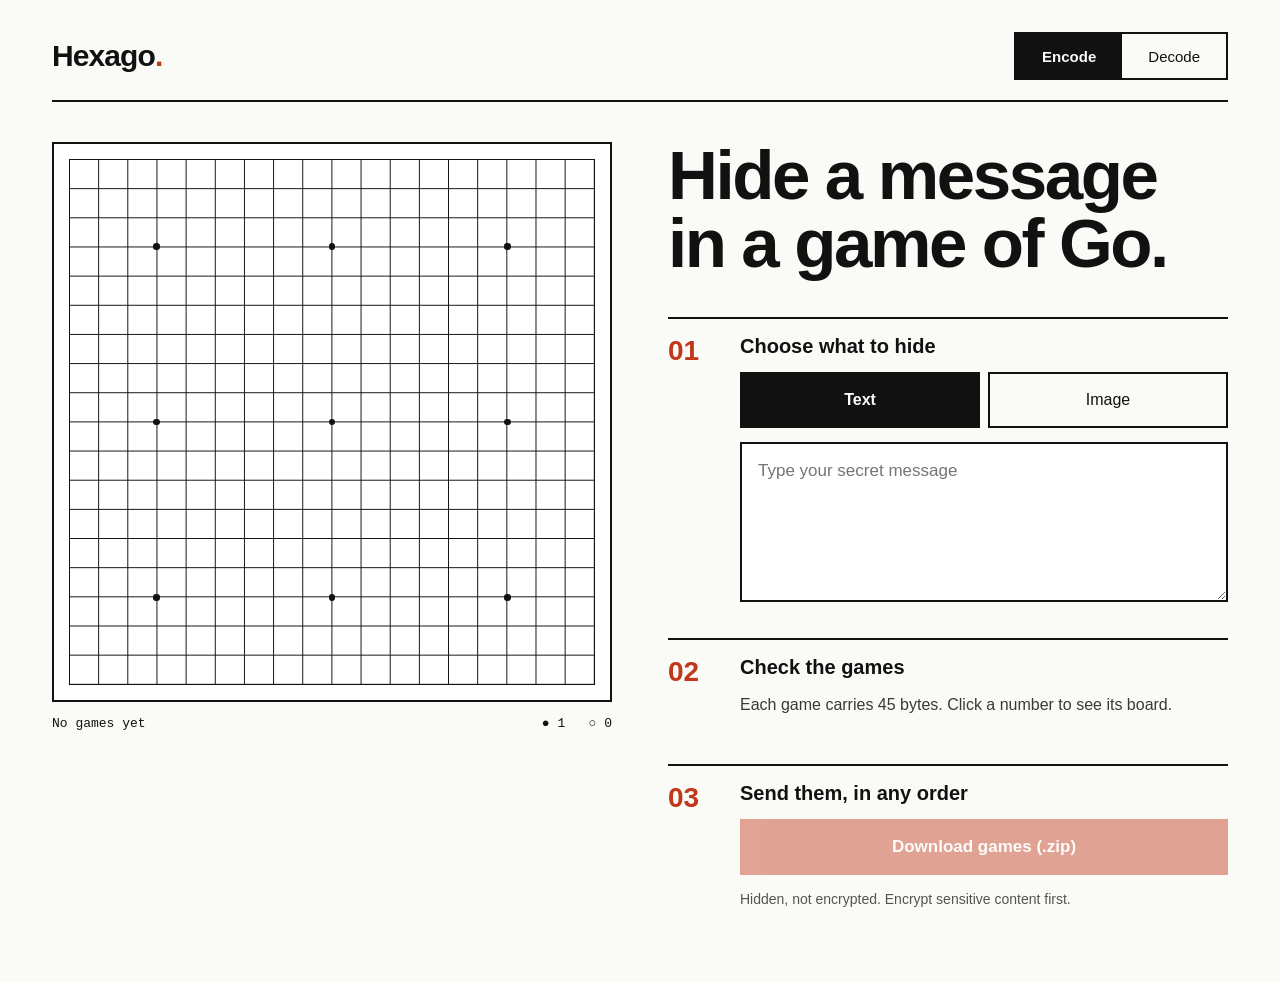
==== commit 34e1e2c5: "Bundle fonts locally, animate the board, and harden edge cases - Serve Schibsted Grotesk and IBM Ple" ====
--- a/templates/index.html
+++ b/templates/index.html
@@ -4,9 +4,7 @@
     <meta charset="UTF-8">
     <meta name="viewport" content="width=device-width, initial-scale=1.0">
     <title>Hexago</title>
-    <link rel="preconnect" href="https://fonts.googleapis.com">
-    <link rel="preconnect" href="https://fonts.gstatic.com" crossorigin>
-    <link href="https://fonts.googleapis.com/css2?family=Schibsted+Grotesk:wght@400;500;700;900&family=IBM+Plex+Mono:wght@400;500&display=swap" rel="stylesheet">
+    <link rel="stylesheet" href="{{ url_for('static', filename='fonts/fonts.css') }}">
     <style>
         :root {
             --ink: #111111;
@@ -127,7 +125,7 @@
             grid-template-rows: repeat(19, minmax(0, 1fr));
         }
         .pt { display: flex; align-items: center; justify-content: center; }
-        .pt::after { content: ''; border-radius: 50%; }
+        .pt::after { content: ''; border-radius: 50%; transition: background-color 0.12s, border-color 0.12s; }
         .pt.b::after { width: 84%; height: 84%; background: var(--ink); }
         .pt.w::after { width: 84%; height: 84%; background: var(--board); border: 1.5px solid var(--ink); box-sizing: border-box; }
         .pt.h::after { width: 22%; height: 22%; background: var(--ink); }
@@ -254,6 +252,7 @@
         .drop span { font-size: 15px; color: var(--soft); }
 
         .result { display: flex; flex-direction: column; gap: 16px; max-width: 480px; width: 100%; }
+        .result .board { max-width: 480px; }
         .result-box {
             aspect-ratio: 1 / 1;
             width: 100%;
@@ -373,6 +372,10 @@
                     <p class="error" id="decode-error" role="alert"></p>
                 </div>
                 <div class="result">
+                    <div class="board" id="decode-board" role="img" aria-label="Decoding" hidden>
+                        <div class="lines"></div>
+                        <div class="stones" id="decode-stones"></div>
+                    </div>
                     <div class="result-box" id="result-box">Decoded content appears here</div>
                     <div class="result-bar" id="result-bar" hidden>
                         <span class="stats" id="result-meta"></span>
@@ -415,28 +418,64 @@
 
         // ---- Board ----
 
-        const points = [];
-        for (let i = 0; i < BOARD_SIZE * BOARD_SIZE; i++) {
-            const point = document.createElement('div');
-            point.className = 'pt';
-            $('stones').appendChild(point);
-            points.push(point);
-        }
-
-        function drawBoard(sgf) {
-            const cells = new Array(BOARD_SIZE * BOARD_SIZE).fill('');
-            let stones = 0;
-            if (sgf) {
-                for (const [, color, x, y] of sgf.matchAll(/;([BW])\[([a-s])([a-s])\]/g)) {
-                    const index = (y.charCodeAt(0) - 97) * BOARD_SIZE + (x.charCodeAt(0) - 97);
-                    cells[index] = color === 'B' ? 'b' : 'w';
-                    stones++;
-                }
-            }
-            cells.forEach((cell, i) => {
-                points[i].className = 'pt ' + (cell || (HOSHI.has(i) ? 'h' : ''));
-            });
-            return stones;
+        const REDUCED_MOTION = window.matchMedia('(prefers-reduced-motion: reduce)').matches;
+        const SCRAMBLE_INTERVAL_MS = 70;
+        const SCRAMBLE_FLIPS = 28;
+
+        function createBoard(boardEl, stonesEl) {
+            const points = [];
+            for (let i = 0; i < BOARD_SIZE * BOARD_SIZE; i++) {
+                const point = document.createElement('div');
+                point.className = 'pt' + (HOSHI.has(i) ? ' h' : '');
+                stonesEl.appendChild(point);
+                points.push(point);
+            }
+
+            let timer = null;
+
+            return {
+                draw(sgf) {
+                    const cells = new Array(BOARD_SIZE * BOARD_SIZE).fill('');
+                    let stones = 0;
+                    if (sgf) {
+                        for (const [, color, x, y] of sgf.matchAll(/;([BW])\[([a-s])([a-s])\]/g)) {
+                            const index = (y.charCodeAt(0) - 97) * BOARD_SIZE + (x.charCodeAt(0) - 97);
+                            cells[index] = color === 'B' ? 'b' : 'w';
+                            stones++;
+                        }
+                    }
+                    cells.forEach((cell, i) => {
+                        points[i].className = 'pt ' + (cell || (HOSHI.has(i) ? 'h' : ''));
+                    });
+                    return stones;
+                },
+
+                // Flip random points between black and white until stopped
+                startScramble() {
+                    boardEl.setAttribute('aria-busy', 'true');
+                    if (timer || REDUCED_MOTION) return;
+                    timer = setInterval(() => {
+                        for (let n = 0; n < SCRAMBLE_FLIPS; n++) {
+                            const point = points[Math.floor(Math.random() * points.length)];
+                            point.className = 'pt ' + (Math.random() < 0.5 ? 'b' : 'w');
+                        }
+                    }, SCRAMBLE_INTERVAL_MS);
+                },
+
+                stopScramble() {
+                    boardEl.removeAttribute('aria-busy');
+                    clearInterval(timer);
+                    timer = null;
+                },
+            };
+        }
+
+        const encodeBoard = createBoard($('board'), $('stones'));
+        const decodeBoard = createBoard($('decode-board'), $('decode-stones'));
+
+        // Keeps the animation on screen long enough to read as a transition
+        function minimumDelay(ms) {
+            return new Promise((resolve) => setTimeout(resolve, REDUCED_MOTION ? 0 : ms));
         }
 
         function gameLabel(index) {
@@ -446,7 +485,7 @@
 
         function showGame(index) {
             state.current = index;
-            const stones = drawBoard(state.games[index]);
+            const stones = encodeBoard.draw(state.games[index]);
             const label = `game_${gameLabel(index)}.sgf`;
             $('board-caption').textContent = `${label} — ${stones} stones`;
             $('board').setAttribute('aria-label', `Board for game ${index + 1} of ${state.games.length}, ${stones} stones`);
@@ -461,7 +500,7 @@
             const count = state.games.length;
 
             if (!count) {
-                drawBoard('');
+                encodeBoard.draw('');
                 $('board-caption').textContent = 'No games yet';
                 $('board').setAttribute('aria-label', 'Empty Go board');
                 $('headline').textContent = 'Hide a message in a game of Go.';
@@ -515,23 +554,27 @@
             $('encode-error').textContent = '';
 
             if (!init) {
+                encodeBoard.stopScramble();
                 state.games = [];
                 renderGames();
                 return;
             }
 
+            encodeBoard.startScramble();
             try {
-                const response = await fetch('/preview', init);
+                const [response] = await Promise.all([fetch('/preview', init), minimumDelay(450)]);
                 const result = await response.json();
                 // Ignore responses that arrive after a newer edit
                 if (requestId !== state.requestId) return;
                 if (!response.ok) throw new Error(result.error || 'Could not encode this content.');
 
+                encodeBoard.stopScramble();
                 state.games = result.games;
                 renderGames();
                 $('stats').textContent = `${result.payload_bytes} bytes · ${result.games.length} ${result.games.length === 1 ? 'game' : 'games'}`;
             } catch (error) {
                 if (requestId !== state.requestId) return;
+                encodeBoard.stopScramble();
                 state.games = [];
                 renderGames();
                 $('encode-error').textContent = error.message;
@@ -558,6 +601,7 @@
         $('kind-image').addEventListener('click', () => setKind('image'));
         $('message').addEventListener('input', () => {
             state.current = 0;
+            if ($('message').value) encodeBoard.startScramble();
             schedulePreview();
         });
 
@@ -578,8 +622,10 @@
             const init = encodeRequestInit();
             if (!init) return;
             $('encode-error').textContent = '';
+            $('download').disabled = true;
+            encodeBoard.startScramble();
             try {
-                const response = await fetch('/encode', init);
+                const [response] = await Promise.all([fetch('/encode', init), minimumDelay(600)]);
                 if (!response.ok) {
                     const result = await response.json();
                     throw new Error(result.error || 'Could not encode this content.');
@@ -594,6 +640,10 @@
                 URL.revokeObjectURL(url);
             } catch (error) {
                 $('encode-error').textContent = error.message;
+            } finally {
+                encodeBoard.stopScramble();
+                $('download').disabled = !state.games.length;
+                if (state.games.length) showGame(state.current);
             }
         });
 
@@ -638,8 +688,14 @@
             const formData = new FormData();
             files.forEach((file) => formData.append('file', file));
 
+            $('result-box').hidden = true;
+            $('decode-board').hidden = false;
+            decodeBoard.startScramble();
             try {
-                const response = await fetch('/decode', { method: 'POST', body: formData });
+                const [response] = await Promise.all([
+                    fetch('/decode', { method: 'POST', body: formData }),
+                    minimumDelay(900),
+                ]);
                 const result = await response.json();
                 if (!response.ok) throw new Error(result.error || 'Could not decode these files.');
 
@@ -664,6 +720,10 @@
                 $('result-bar').hidden = false;
             } catch (error) {
                 $('decode-error').textContent = error.message;
+            } finally {
+                decodeBoard.stopScramble();
+                $('decode-board').hidden = true;
+                $('result-box').hidden = false;
             }
         }
 
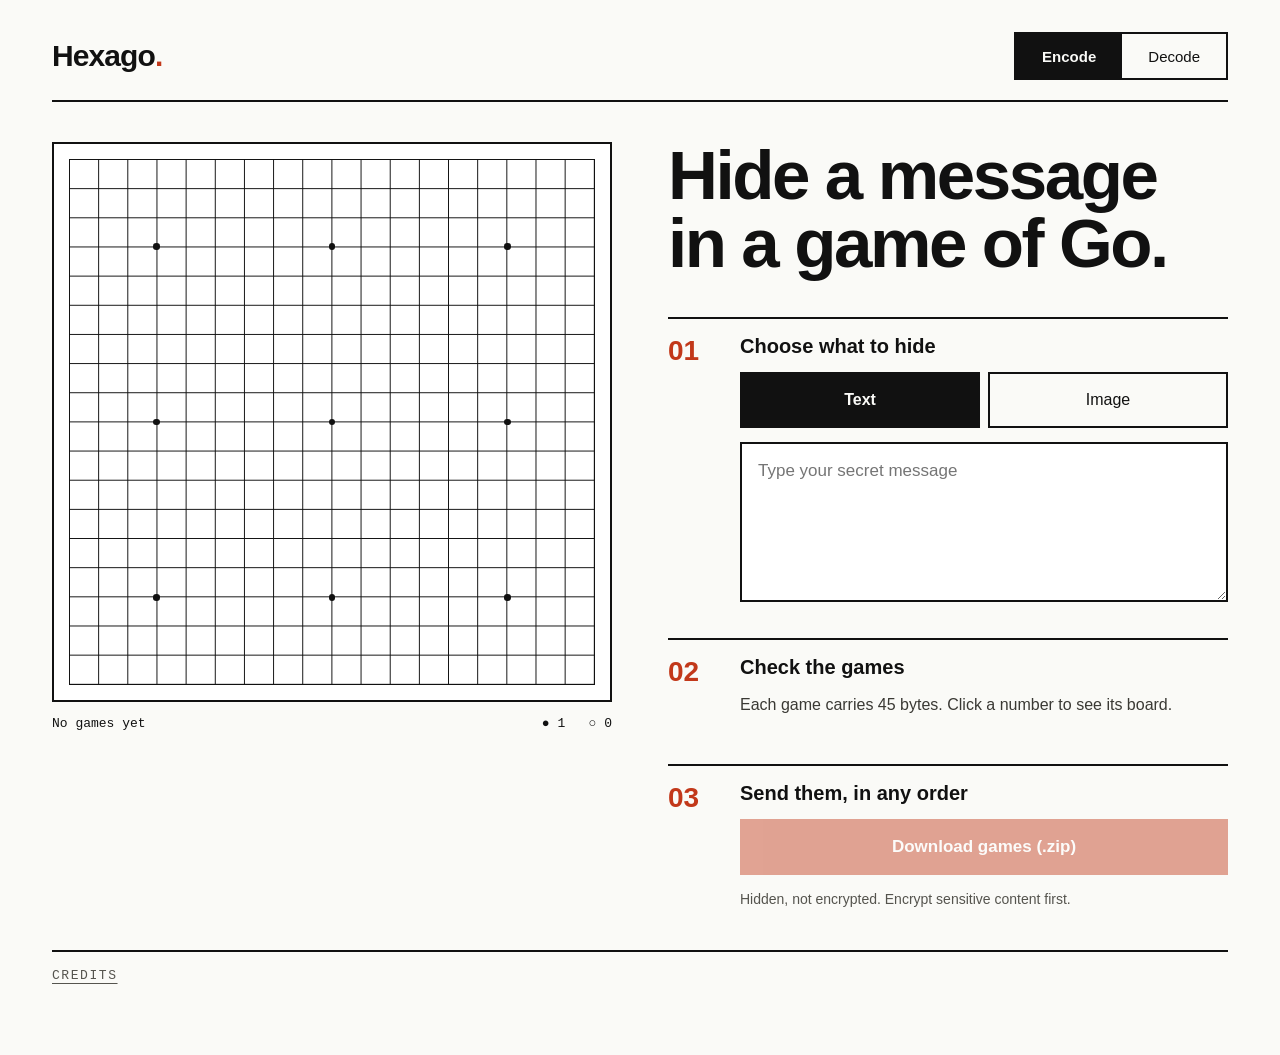
==== commit a3406c22: "Add a credits page A /credits page credits the author, shows the stack as a scrolling wall of black " ====
--- a/templates/index.html
+++ b/templates/index.html
@@ -4,7 +4,7 @@
     <meta charset="UTF-8">
     <meta name="viewport" content="width=device-width, initial-scale=1.0">
     <title>Hexago</title>
-    <link rel="stylesheet" href="{{ url_for('static', filename='fonts/fonts.css') }}">
+    <link rel="stylesheet" href="/fonts/fonts.css">
     <style>
         :root {
             --ink: #111111;
@@ -280,6 +280,17 @@
             overflow-wrap: anywhere;
         }
         .result-bar { display: flex; justify-content: space-between; align-items: center; gap: 16px; flex-wrap: wrap; }
+
+        footer {
+            border-top: 2px solid var(--ink);
+            padding-top: 16px;
+            font: 500 13px var(--mono);
+            text-transform: uppercase;
+            letter-spacing: 0.12em;
+        }
+        footer a { color: var(--muted); text-underline-offset: 4px; }
+        footer a:hover { color: var(--ink); }
+        footer a:focus-visible { outline: 3px solid var(--accent); outline-offset: 2px; }
 
         [hidden] { display: none !important; }
 
@@ -384,6 +395,10 @@
                 </div>
             </section>
         </main>
+
+        <footer>
+            <a href="/credits">Credits</a>
+        </footer>
     </div>
 
     <script>
